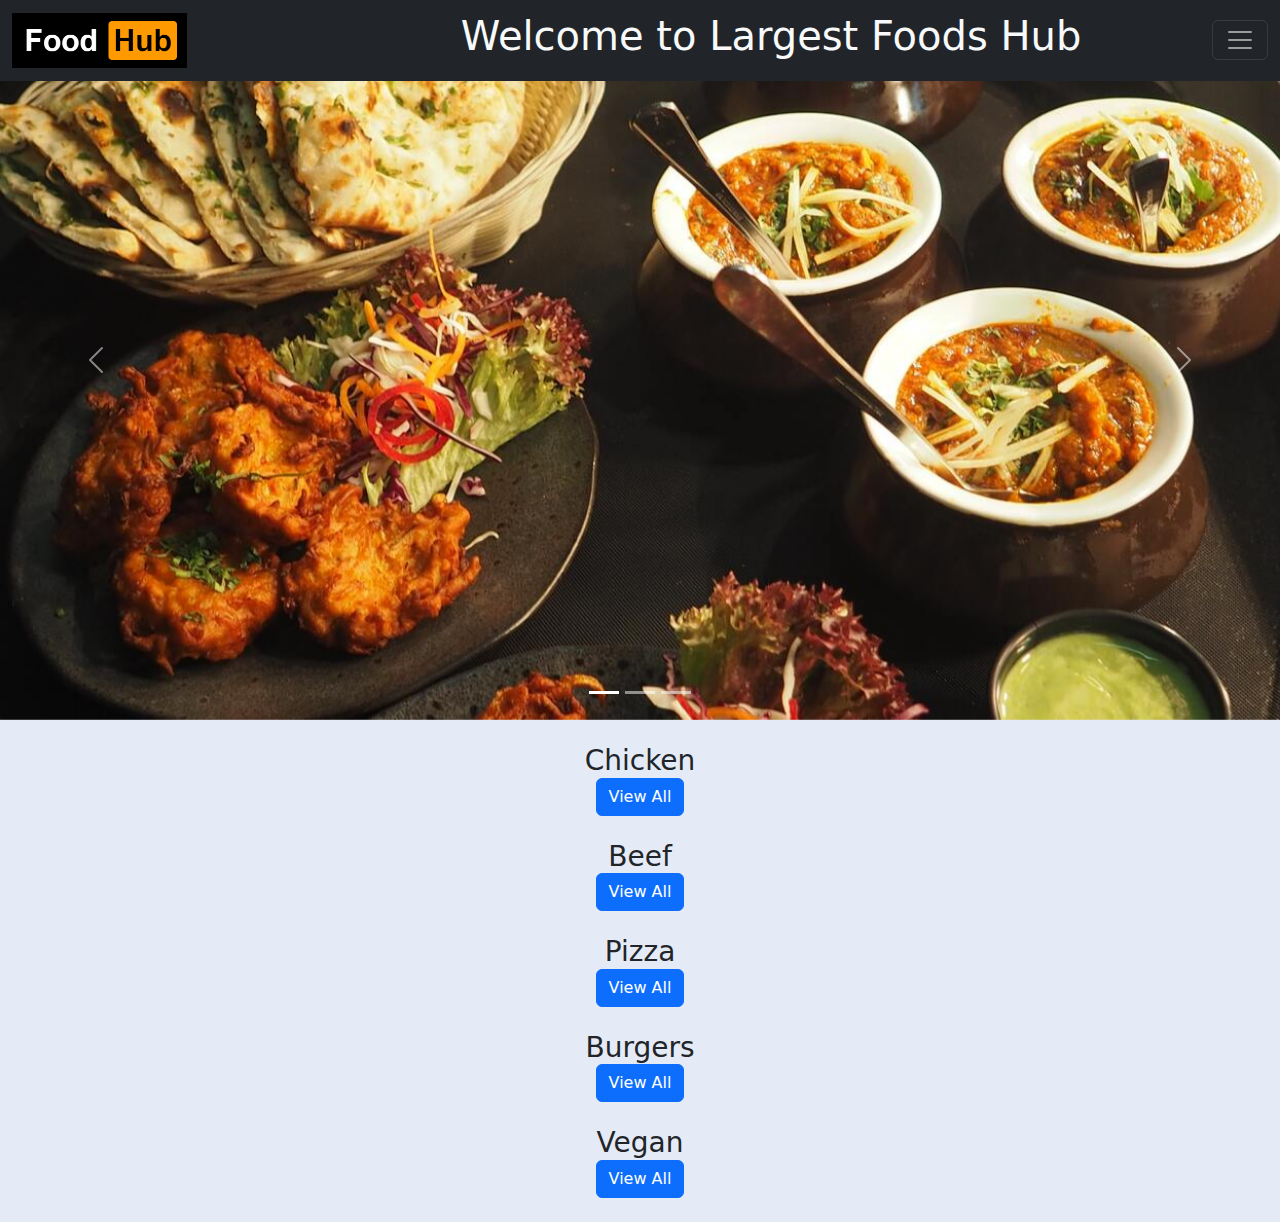
==== index.html @ a9ddf008 "Initial Work Done" ====
<!DOCTYPE html>
<html lang="en">
  <head>
    <meta charset="UTF-8" />
    <meta name="viewport" content="width=device-width, initial-scale=1.0" />
    <link rel="stylesheet" href="bootstrap/css/bootstrap.min.css" />
    <link rel="stylesheet" href="style.css" />
    <title>Foods Hub</title>
  </head>
  <body>
    <nav class="navbar navbar-dark bg-dark fixed-top">
      <div class="container-fluid">
        <a class="navbar-brand rounded-2" href="#">
          <img class="img-fluid w-50" src="images/logo.png" alt="" />
        </a>
        <h1 class="text-light d-none d-sm-none d-md-none d-lg-block pe-lg-5">
          Welcome to Largest Foods Hub
        </h1>
        <button
          class="navbar-toggler"
          type="button"
          data-bs-toggle="offcanvas"
          data-bs-target="#offcanvasDarkNavbar"
          aria-controls="offcanvasDarkNavbar"
        >
          <span class="navbar-toggler-icon"></span>
        </button>
        <div
          class="offcanvas offcanvas-end text-bg-dark"
          tabindex="-1"
          id="offcanvasDarkNavbar"
          aria-labelledby="offcanvasDarkNavbarLabel"
        >
          <div class="offcanvas-header">
            <h5 class="offcanvas-title" id="offcanvasDarkNavbarLabel">
              Dark offcanvas
            </h5>
            <button
              type="button"
              class="btn-close btn-close-white"
              data-bs-dismiss="offcanvas"
              aria-label="Close"
            ></button>
          </div>
          <div class="offcanvas-body">
            <ul class="navbar-nav justify-content-end flex-grow-1 pe-3">
              <li class="nav-item">
                <a class="nav-link active" aria-current="page" href="#">Home</a>
              </li>
              <li class="nav-item">
                <a class="nav-link" href="#">Link</a>
              </li>
              <li class="nav-item dropdown">
                <a
                  class="nav-link dropdown-toggle"
                  href="#"
                  role="button"
                  data-bs-toggle="dropdown"
                  aria-expanded="false"
                >
                  Dropdown
                </a>
                <ul class="dropdown-menu dropdown-menu-dark">
                  <li><a class="dropdown-item" href="#">Action</a></li>
                  <li><a class="dropdown-item" href="#">Another action</a></li>
                  <li>
                    <hr class="dropdown-divider" />
                  </li>
                  <li>
                    <a class="dropdown-item" href="#">Something else here</a>
                  </li>
                </ul>
              </li>
            </ul>
            <form class="d-flex mt-3" role="search">
              <input
                class="form-control me-2"
                type="search"
                placeholder="Search"
                aria-label="Search"
              />
              <button class="btn btn-success" type="submit">Search</button>
            </form>
          </div>
        </div>
      </div>
    </nav>
    <div
      id="carouselExampleIndicators"
      class="carousel slide"
      data-bs-ride="true"
    >
      <div class="carousel-indicators">
        <button
          type="button"
          data-bs-target="#carouselExampleIndicators"
          data-bs-slide-to="0"
          class="active"
          aria-current="true"
          aria-label="Slide 1"
        ></button>
        <button
          type="button"
          data-bs-target="#carouselExampleIndicators"
          data-bs-slide-to="1"
          aria-label="Slide 2"
        ></button>
        <button
          type="button"
          data-bs-target="#carouselExampleIndicators"
          data-bs-slide-to="2"
          aria-label="Slide 3"
        ></button>
      </div>
      <div class="carousel-inner">
        <div class="carousel-item active">
          <img
            src="images/pexels-chan-walrus-958545 (1).jpg"
            class="d-block w-100"
            alt="..."
          />
        </div>
        <div class="carousel-item">
          <img src="images/2.webp" class="d-block w-100" alt="..." />
        </div>
        <div class="carousel-item">
          <img src="images/2.avif" class="d-block w-100" alt="..." />
        </div>
      </div>
      <button
        class="carousel-control-prev"
        type="button"
        data-bs-target="#carouselExampleIndicators"
        data-bs-slide="prev"
      >
        <span class="carousel-control-prev-icon" aria-hidden="true"></span>
        <span class="visually-hidden">Previous</span>
      </button>
      <button
        class="carousel-control-next"
        type="button"
        data-bs-target="#carouselExampleIndicators"
        data-bs-slide="next"
      >
        <span class="carousel-control-next-icon" aria-hidden="true"></span>
        <span class="visually-hidden">Next</span>
      </button>
    </div>
    <div id="chicken" class="container my-4">
      <h3 class="text-center">Chicken</h3>
      <div id="chickens" class="row row-cols-1 row-cols-md-3 g-4">
      </div>
      <h3 class="text-center mt-3"><a href="#chicken" class="text-decoration-none btn btn-primary">View All</a></h3>
    </div>
    <div id="beef" class="container my-4">
      <h3 class="text-center">Beef</h3>
      <div id="beefs" class="row row-cols-1 row-cols-md-3 g-4">
      </div>
      <h3 class="text-center mt-3"><a href="#chicken" class="text-decoration-none btn btn-primary">View All</a></h3>
    </div>
    <div id="pizza" class="container my-4">
      <h3 class="text-center">Pizza</h3>
      <div id="pizzas" class="row row-cols-1 row-cols-md-3 g-4">
      </div>
      <h3 class="text-center mt-3"><a href="#pizza" class="text-decoration-none btn btn-primary">View All</a></h3>
    </div>
    <div id="burger" class="container my-4">
      <h3 class="text-center">Burgers</h3>
      <div id="burgers" class="row row-cols-1 row-cols-md-3 g-4">
      </div>
      <h3 class="text-center mt-3"><a href="#burger" class="text-decoration-none btn btn-primary">View All</a></h3> 
    </div>
    <div id="vegan" class="container my-4">
      <h3 class="text-center">Vegan</h3>
      <div id="vegans" class="row row-cols-1 row-cols-md-3 g-4">
      </div>
      <h3 class="text-center mt-3"><a href="#burger" class="text-decoration-none btn btn-primary">View All</a></h3>
    </div>
    <script src="bootstrap/js/bootstrap.bundle.min.js"></script>
    <script src="/burger.js"></script>
    <script src="/pizza.js"></script>
    <script src="/vegan.js"></script>
    <script src="/chicken.js"></script>
    <script src="/beef.js"></script>
  </body>
</html>
---- style.css ----
body{
    background-color: rgb(229, 235, 246);
}
.carousel-inner{
    height: 720px !important;
}
.img-card{
    transition: transform 1s ease-in-out;
}
.img-card:hover{
    transform: rotate(360deg) scale(0.5);
}

@media screen and (max-width: 768px) {
    .carousel-inner{
        height: 200px !important;
    }
    .navbar-brand{
        width: 50% !important;
    }
}
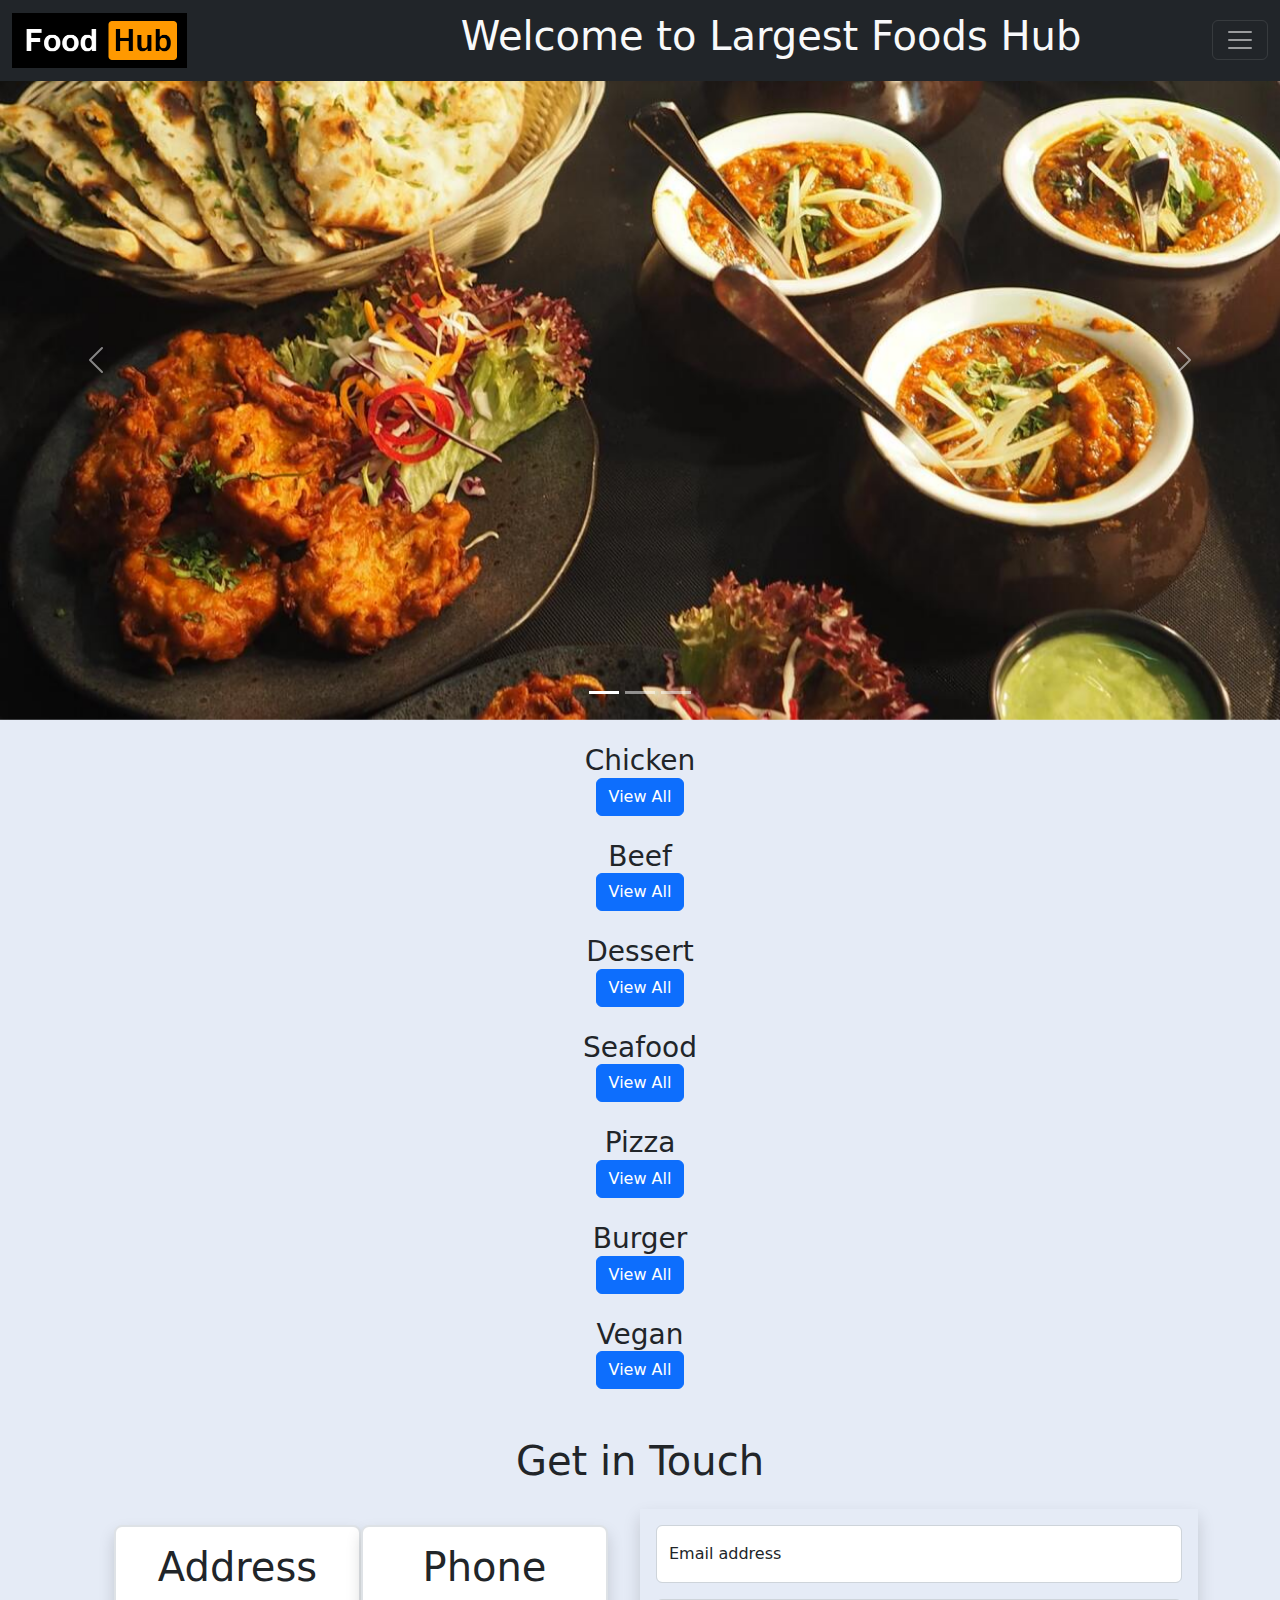
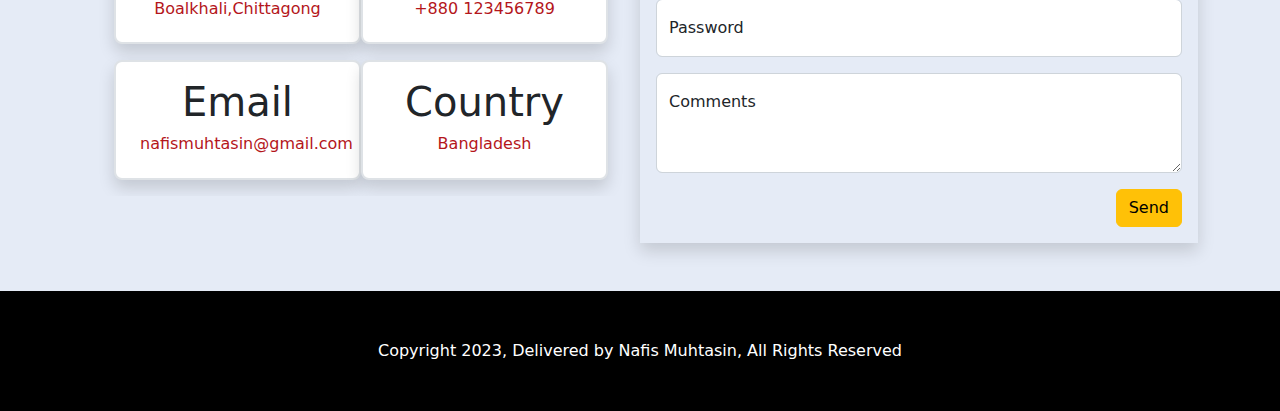
==== commit 57b71ab2: "Done" ====
--- a/index.html
+++ b/index.html
@@ -48,39 +48,16 @@
                 <a class="nav-link active" aria-current="page" href="#">Home</a>
               </li>
               <li class="nav-item">
-                <a class="nav-link" href="#">Link</a>
-              </li>
-              <li class="nav-item dropdown">
-                <a
-                  class="nav-link dropdown-toggle"
-                  href="#"
-                  role="button"
-                  data-bs-toggle="dropdown"
-                  aria-expanded="false"
-                >
-                  Dropdown
-                </a>
-                <ul class="dropdown-menu dropdown-menu-dark">
-                  <li><a class="dropdown-item" href="#">Action</a></li>
-                  <li><a class="dropdown-item" href="#">Another action</a></li>
-                  <li>
-                    <hr class="dropdown-divider" />
-                  </li>
-                  <li>
-                    <a class="dropdown-item" href="#">Something else here</a>
-                  </li>
-                </ul>
+                <a class="nav-link" href="burger.html">Burger</a>
+                <a class="nav-link" href="pizza.html">Pizza</a>
+                <a class="nav-link" href="dessert.html">Dessert</a>
+                <a class="nav-link" href="beef.html">Beef</a>
+                <a class="nav-link" href="chicken.html">Chicken</a>
+                <a class="nav-link" href="seafood.html">Seafood</a>
+                <a class="nav-link" href="vegan.html">Vegan</a>
+                <a class="nav-link" href="#contact">Contact Us</a>
               </li>
             </ul>
-            <form class="d-flex mt-3" role="search">
-              <input
-                class="form-control me-2"
-                type="search"
-                placeholder="Search"
-                aria-label="Search"
-              />
-              <button class="btn btn-success" type="submit">Search</button>
-            </form>
           </div>
         </div>
       </div>
@@ -150,37 +127,174 @@
       <h3 class="text-center">Chicken</h3>
       <div id="chickens" class="row row-cols-1 row-cols-md-3 g-4">
       </div>
-      <h3 class="text-center mt-3"><a href="#chicken" class="text-decoration-none btn btn-primary">View All</a></h3>
+      <h3 class="text-center mt-3"><a href="chicken.html" class="text-decoration-none btn btn-primary">View All</a></h3>
     </div>
     <div id="beef" class="container my-4">
       <h3 class="text-center">Beef</h3>
       <div id="beefs" class="row row-cols-1 row-cols-md-3 g-4">
       </div>
-      <h3 class="text-center mt-3"><a href="#chicken" class="text-decoration-none btn btn-primary">View All</a></h3>
+      <h3 class="text-center mt-3"><a href="beef.html" class="text-decoration-none btn btn-primary">View All</a></h3>
+    </div>
+    <div id="dessert" class="container my-4">
+      <h3 class="text-center">Dessert</h3>
+      <div id="desserts" class="row row-cols-1 row-cols-md-3 g-4">
+      </div>
+      <h3 class="text-center mt-3"><a href="dessert.html" class="text-decoration-none btn btn-primary">View All</a></h3>
+    </div>
+    <div id="seafood" class="container my-4">
+      <h3 class="text-center">Seafood</h3>
+      <div id="seafoods" class="row row-cols-1 row-cols-md-3 g-4">
+      </div>
+      <h3 class="text-center mt-3"><a href="seafood.html" class="text-decoration-none btn btn-primary">View All</a></h3>
     </div>
     <div id="pizza" class="container my-4">
       <h3 class="text-center">Pizza</h3>
       <div id="pizzas" class="row row-cols-1 row-cols-md-3 g-4">
       </div>
-      <h3 class="text-center mt-3"><a href="#pizza" class="text-decoration-none btn btn-primary">View All</a></h3>
+      <h3 class="text-center mt-3"><a href="pizza.html" class="text-decoration-none btn btn-primary">View All</a></h3>
     </div>
     <div id="burger" class="container my-4">
-      <h3 class="text-center">Burgers</h3>
+      <h3 class="text-center">Burger</h3>
       <div id="burgers" class="row row-cols-1 row-cols-md-3 g-4">
       </div>
-      <h3 class="text-center mt-3"><a href="#burger" class="text-decoration-none btn btn-primary">View All</a></h3> 
+      <h3 class="text-center mt-3"><a href="burger.html" class="text-decoration-none btn btn-primary">View All</a></h3> 
     </div>
     <div id="vegan" class="container my-4">
       <h3 class="text-center">Vegan</h3>
       <div id="vegans" class="row row-cols-1 row-cols-md-3 g-4">
       </div>
-      <h3 class="text-center mt-3"><a href="#burger" class="text-decoration-none btn btn-primary">View All</a></h3>
-    </div>
+      <h3 class="text-center mt-3"><a href="vegan.html" class="text-decoration-none btn btn-primary">View All</a></h3>
+    </div>
+    <section class="container my-5" id="contact">
+      <h1 class="text-center mb-4 head-title">Get in Touch</h1>
+      <div class="container">
+        <div class="row row-cols-lg-2 row-cols-1">
+          <div class="col">
+            <div class="container overflow-hidden text-center">
+              <div class="row g-3 p-3">
+                <div class="col-lg-6 border-2 rounded-3 shadow border bg-white">
+                  <div class="p-3 rounded-3 card-bg h-100">
+                    <h1 class="title-card">
+                      <i class="fa-solid fa-location-dot"></i> Address
+                    </h1>
+                    <h6 style="color: #b4161b">Boalkhali,Chittagong</h6>
+                  </div>
+                </div>
+                <div class="col-lg-6 border-2 rounded-3 shadow border bg-white">
+                  <div class="p-3 rounded-3 card-bg h-100">
+                    <h1 class="title-card">
+                      <i class="fa-solid fa-phone"></i> Phone
+                    </h1>
+                    <h6 style="color: #b4161b">+880 123456789</h6>
+                  </div>
+                </div>
+                <div class="col-lg-6 border-2 rounded-3 shadow border bg-white">
+                  <div class="p-3 rounded-3 card-bg h-100">
+                    <h1 class="title-card">
+                      <i class="fa-solid fa-at"></i> Email
+                    </h1>
+                    <h6 style="color: #b4161b">nafismuhtasin@gmail.com</h6>
+                  </div>
+                </div>
+                <div class="col-lg-6 border-2 rounded-3 shadow border bg-white">
+                  <div class="p-3 rounded-3 card-bg h-100">
+                    <h1 class="title-card">
+                      <i class="fa-solid fa-flag"></i> Country
+                    </h1>
+                    <h6 style="color: #b4161b">Bangladesh</h6>
+                  </div>
+                </div>
+              </div>
+            </div>
+          </div>
+          <div class="col p-3 shadow">
+            <div class="form-floating mb-3">
+              <input
+                type="email"
+                class="form-control"
+                id="floatingInput"
+                placeholder="name@example.com"
+              />
+              <label for="floatingInput">Email address</label>
+            </div>
+            <div class="form-floating mb-3">
+              <input
+                type="password"
+                class="form-control"
+                id="floatingPassword"
+                placeholder="Password"
+              />
+              <label for="floatingPassword">Password</label>
+            </div>
+            <div class="form-floating mb-3">
+              <textarea
+                class="form-control"
+                placeholder="Leave a comment here"
+                id="floatingTextarea2"
+                style="height: 100px"
+              ></textarea>
+              <label for="floatingTextarea2">Comments</label>
+            </div>
+            <div class="d-flex justify-content-end">
+              <button
+                type="button"
+                class="btn btn-warning title-card"
+                data-bs-toggle="modal"
+                data-bs-target="#exampleModal"
+              >
+                <i class="fa-solid fa-paper-plane"></i>Send
+              </button>
+              <!-- Modal -->
+              <div
+                class="modal fade"
+                id="exampleModal"
+                tabindex="-1"
+                aria-labelledby="exampleModalLabel"
+                aria-hidden="true"
+              >
+                <div class="modal-dialog">
+                  <div class="modal-content">
+                    <div class="modal-header">
+                      <h5 class="modal-title title-card" id="exampleModalLabel">
+                        Thank You
+                      </h5>
+                      <button
+                        type="button"
+                        class="btn-close"
+                        data-bs-dismiss="modal"
+                        aria-label="Close"
+                      ></button>
+                    </div>
+                    <div class="modal-body fw-bold text-dark">Thank you for your lovely comments. Wish you the best of luck.</div>
+                    <div class="modal-footer">
+                      <button
+                        type="button"
+                        class="btn btn-secondary"
+                        data-bs-dismiss="modal"
+                      >
+                        OK
+                      </button>
+                    </div>
+                  </div>
+                </div>
+              </div>
+            </div>
+          </div>
+        </div>
+      </div>
+    </section>
+    <footer class="nav-bg bg-black">
+      <p class="text-center my-0 py-5 text-white">
+        Copyright 2023, Delivered by Nafis Muhtasin, All Rights Reserved
+      </p>
+    </footer>
     <script src="bootstrap/js/bootstrap.bundle.min.js"></script>
     <script src="/burger.js"></script>
     <script src="/pizza.js"></script>
     <script src="/vegan.js"></script>
     <script src="/chicken.js"></script>
     <script src="/beef.js"></script>
+    <script src="/dessert.js"></script>
+    <script src="/seafood.js"></script>
   </body>
 </html>
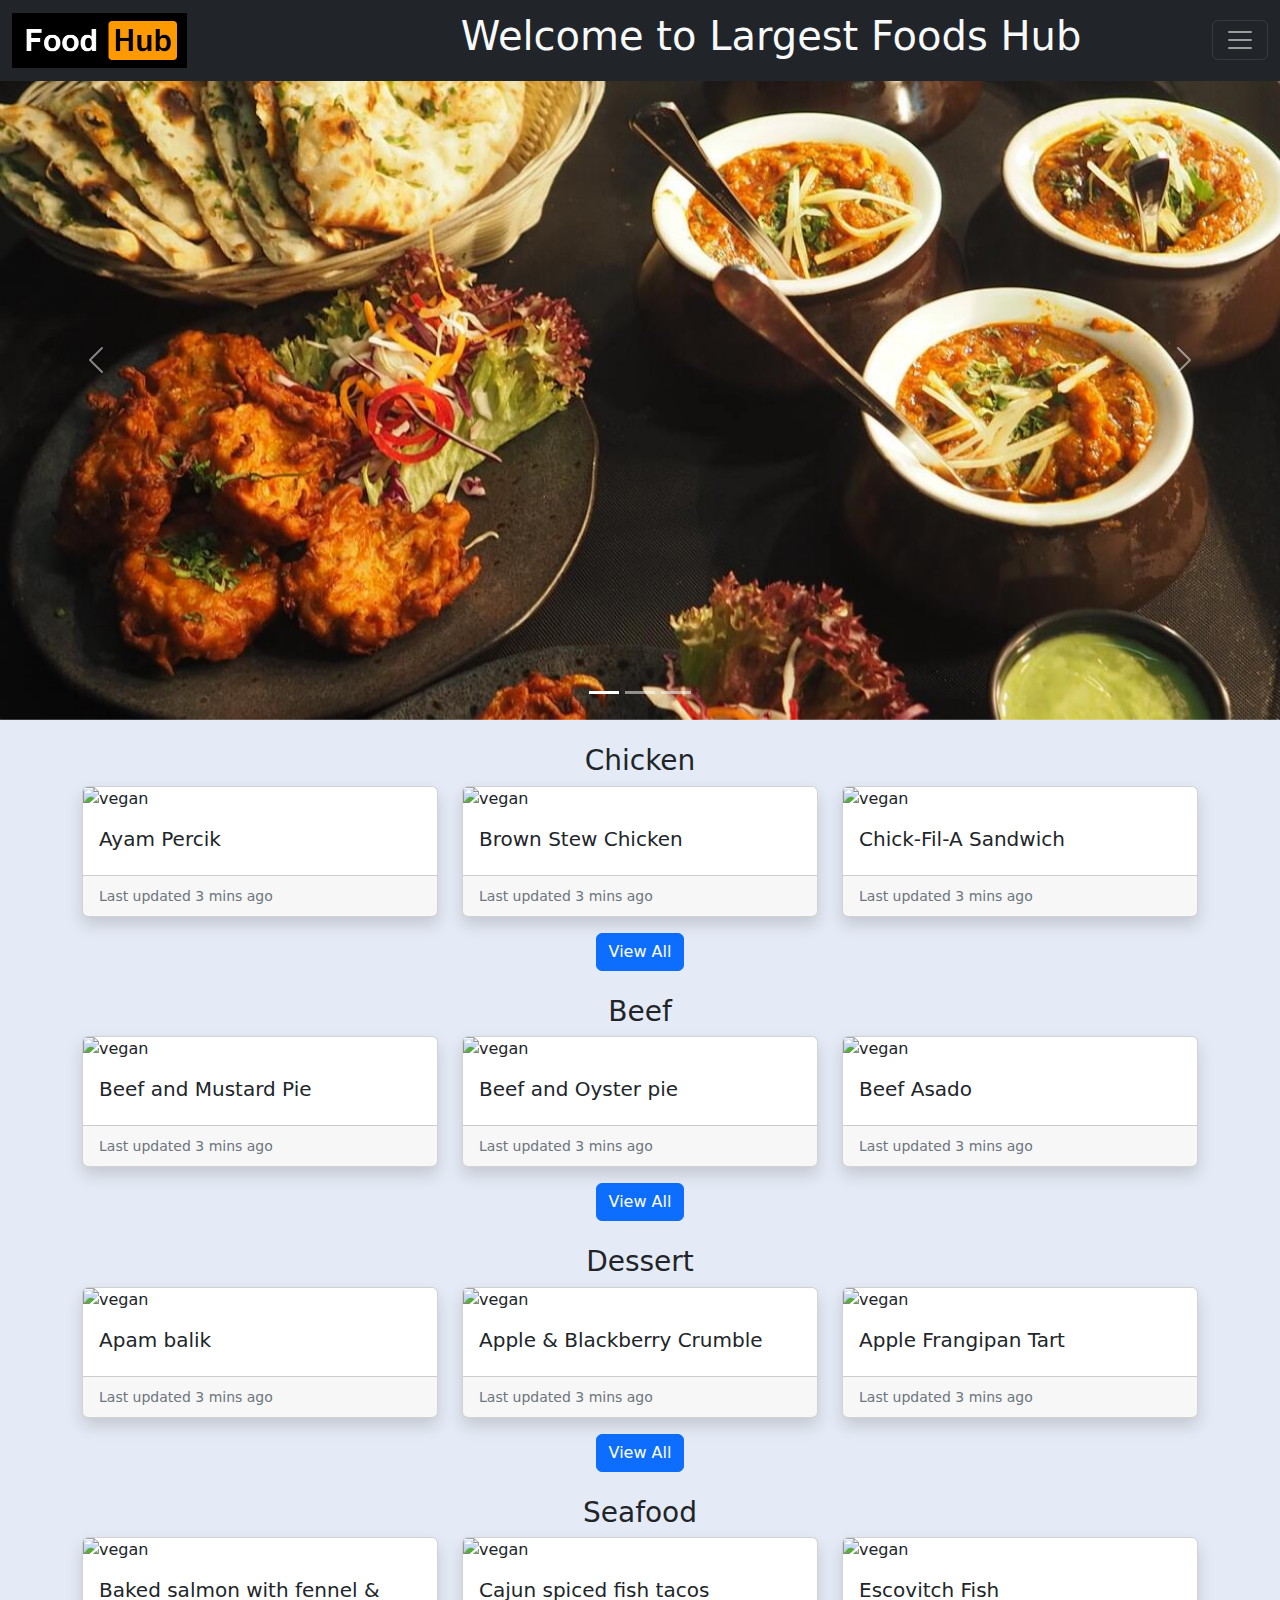
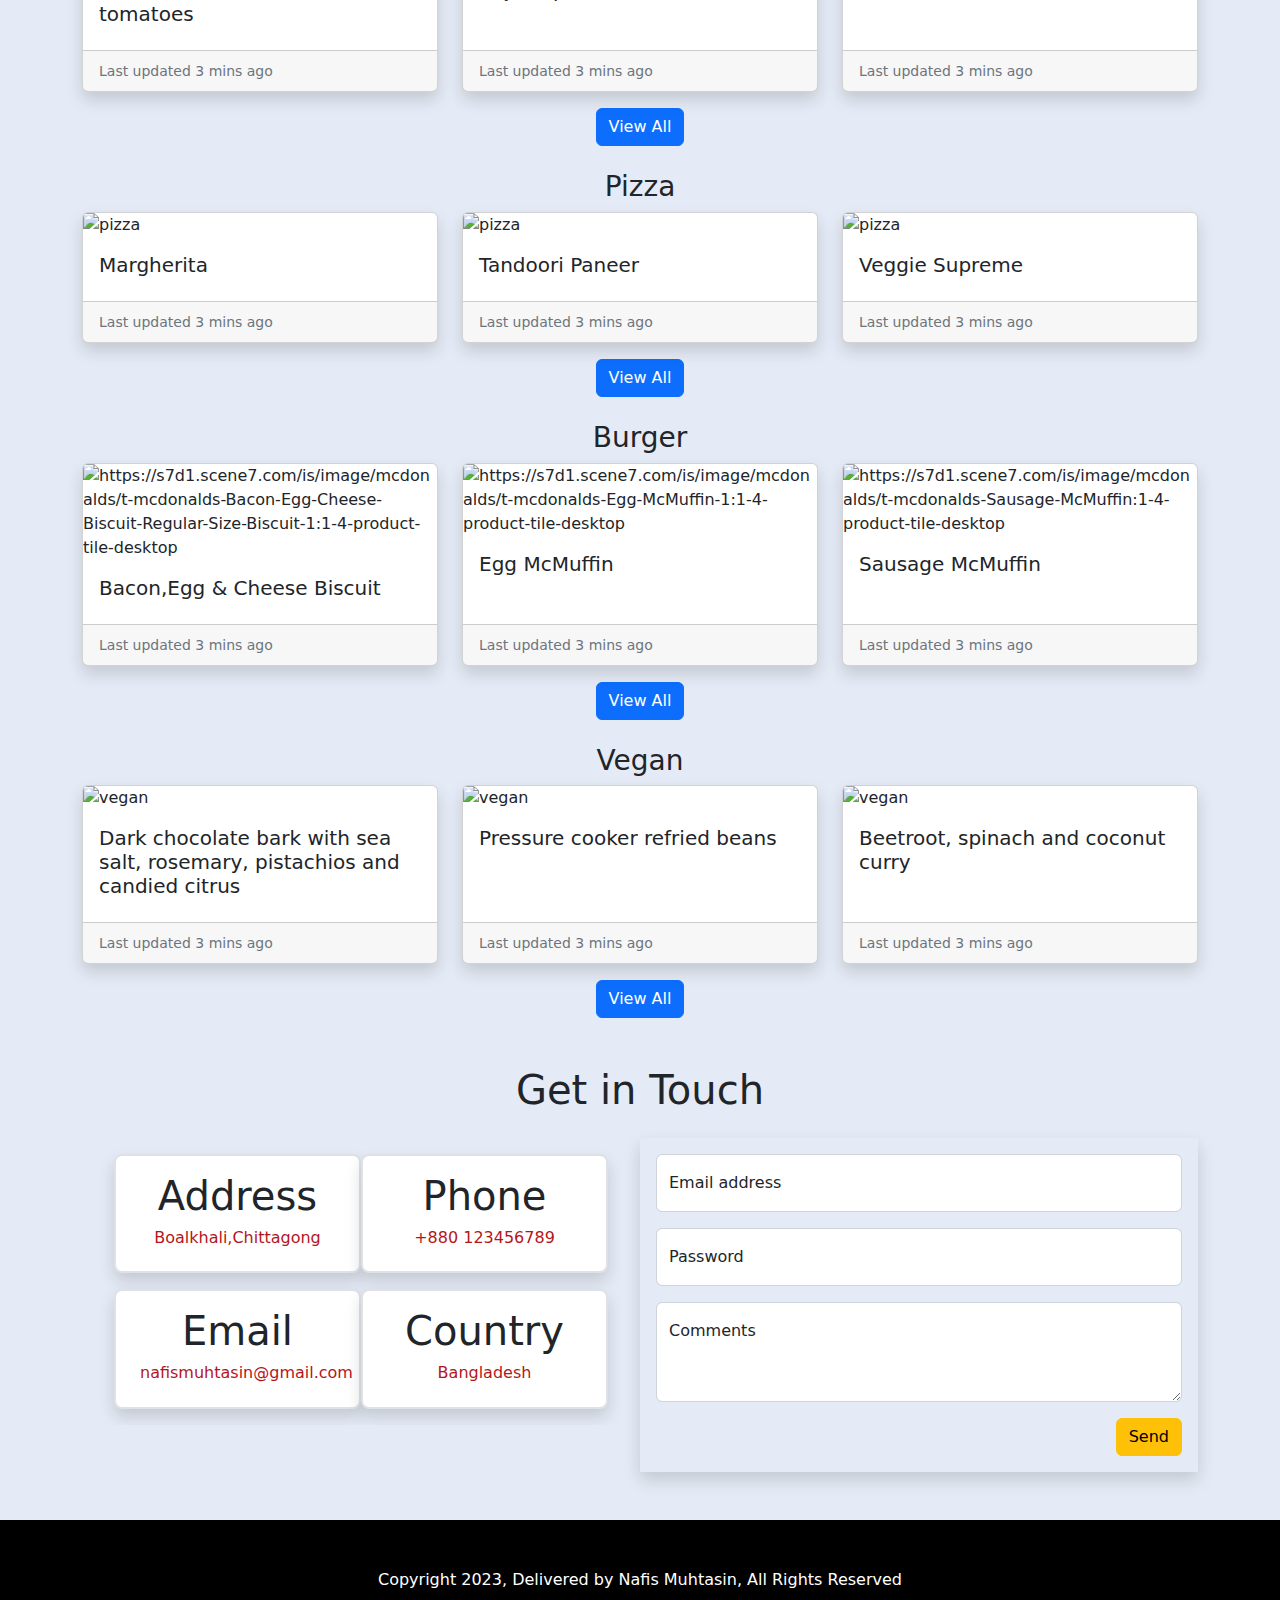
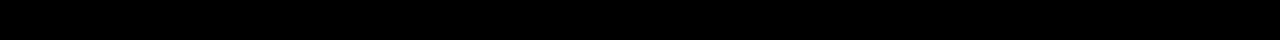
==== commit 838a8d7a: "Fixed" ====
--- a/index.html
+++ b/index.html
@@ -289,12 +289,12 @@
       </p>
     </footer>
     <script src="bootstrap/js/bootstrap.bundle.min.js"></script>
-    <script src="/burger.js"></script>
-    <script src="/pizza.js"></script>
-    <script src="/vegan.js"></script>
-    <script src="/chicken.js"></script>
-    <script src="/beef.js"></script>
-    <script src="/dessert.js"></script>
-    <script src="/seafood.js"></script>
+    <script src="https://arthida.github.io/FoodHub/burger.js"></script>
+    <script src="https://arthida.github.io/FoodHub/pizza.js"></script>
+    <script src="https://arthida.github.io/FoodHub/vegan.js"></script>
+    <script src="https://arthida.github.io/FoodHub/chicken.js"></script>
+    <script src="https://arthida.github.io/FoodHub/beef.js"></script>
+    <script src="https://arthida.github.io/FoodHub/dessert.js"></script>
+    <script src="https://arthida.github.io/FoodHub/seafood.js"></script>
   </body>
 </html>
